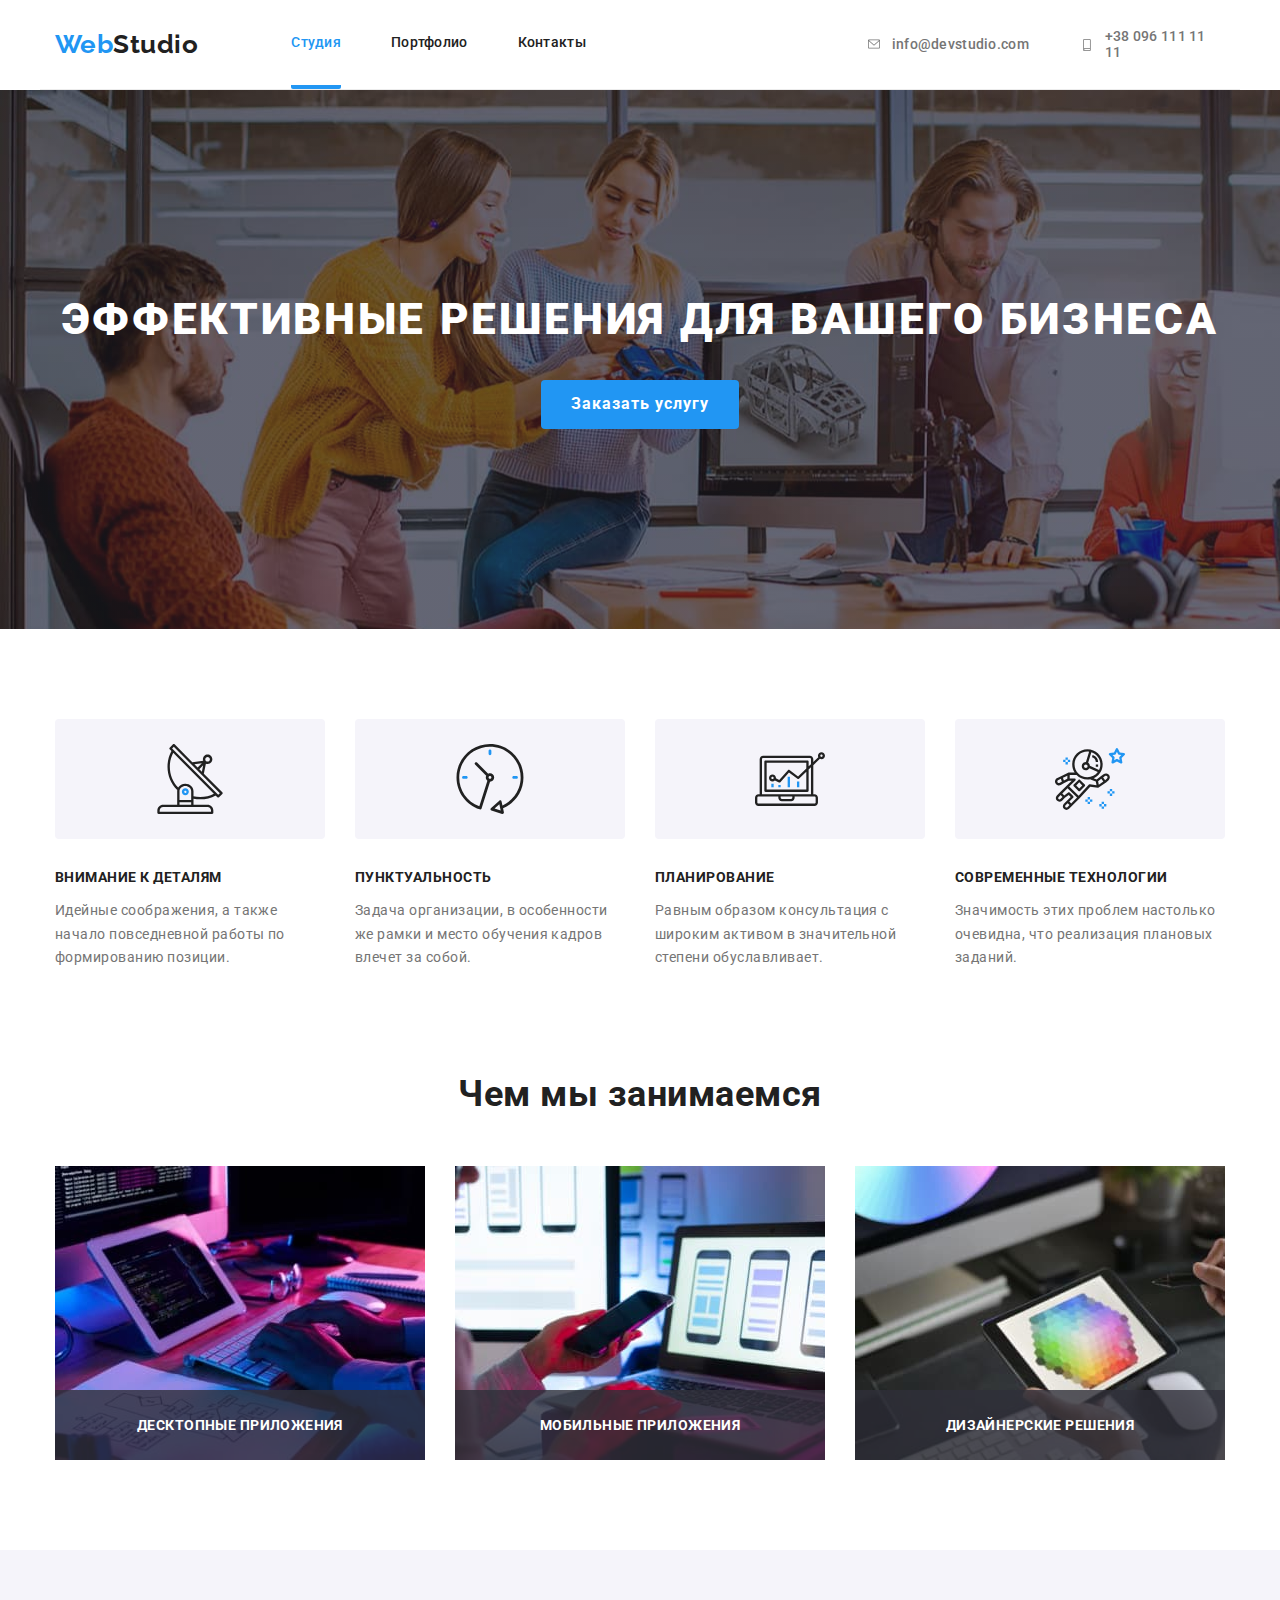
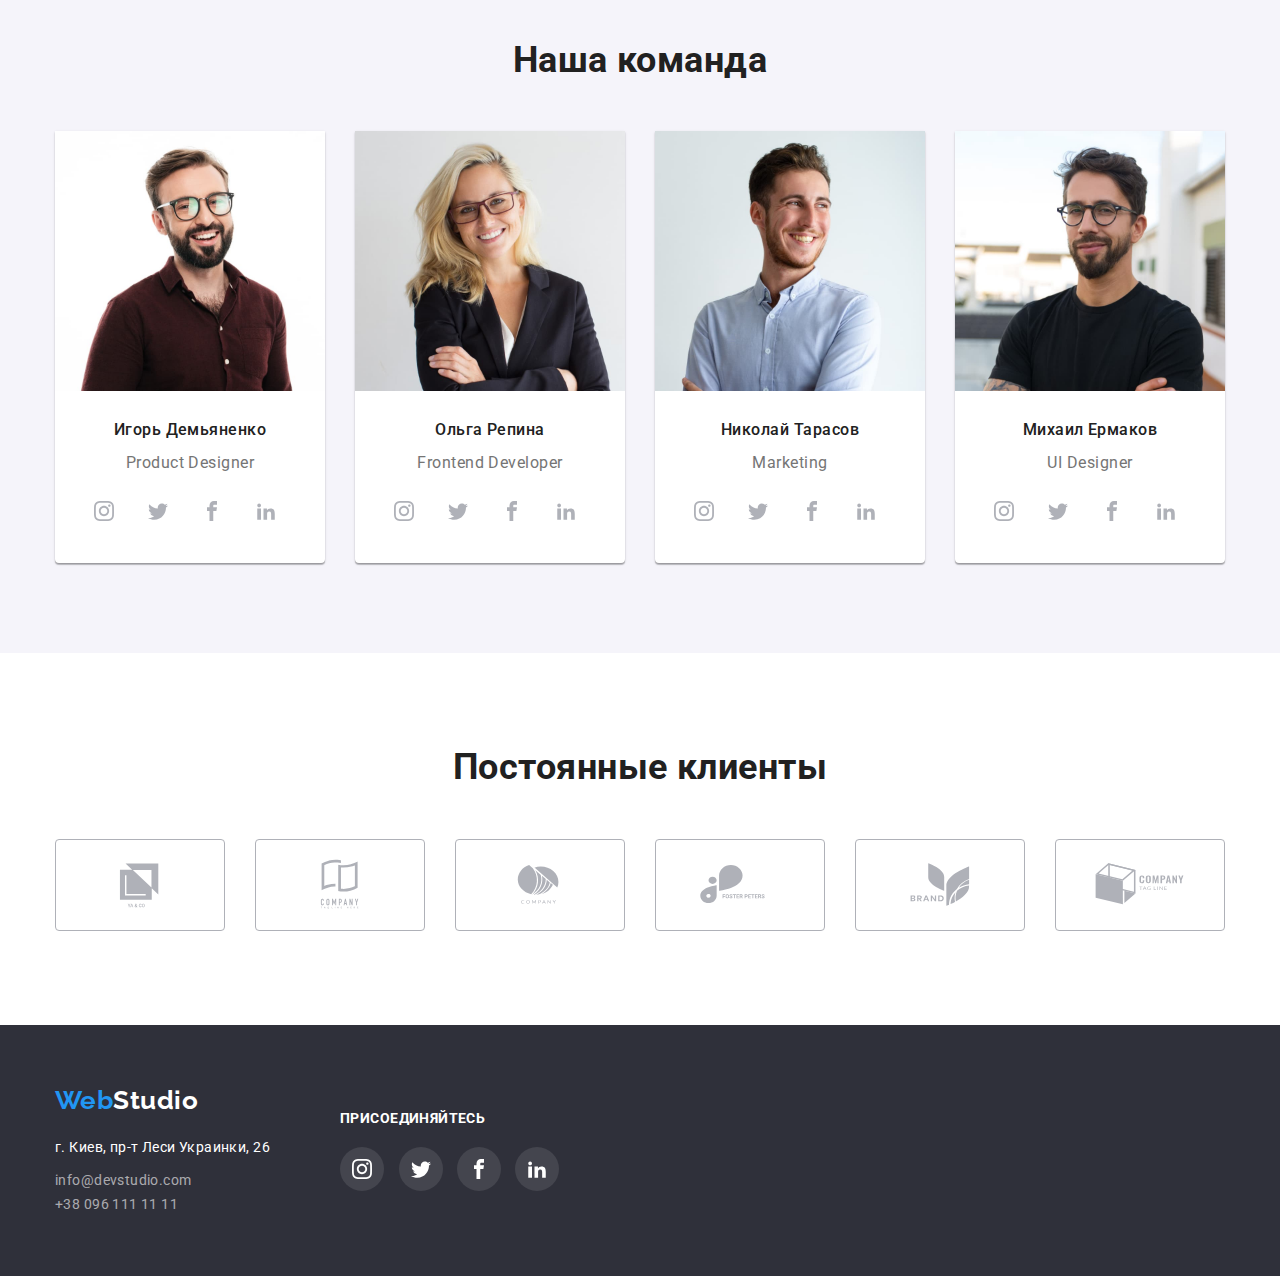
==== index.html @ bdafb4ab "1" ====
<!DOCTYPE html>
<html lang="ru">
<head>
  <meta charset="UTF-8">
  <meta http-equiv="X-UA-Compatible" content="IE=edge">
  <meta name="viewport" content="width=device-width, initial-scale=1.0">
  <title>Document</title>
  <link href="https://fonts.googleapis.com/css2?family=Raleway:wght@700&family=Roboto:wght@400;500;700;900&display=swap"
    rel="stylesheet">
    <link rel="stylesheet" href="https://cdnjs.cloudflare.com/ajax/libs/modern-normalize/1.1.0/modern-normalize.min.css">
  <link rel="stylesheet" href="./css/styles.css">
 
</head>
<body>
  <!--хедер-->
 <header class="header">
  <div class="container head">  
   <nav class="main-nav">
     <a href="/" class="logo-h"><span class="web">Web</span>Studio</a>
     <ul class="site-nav">
       <li class="site-nav-item"><a href="./index.html" class="nav-link active-link">Студия</a></li>
       <li class="site-nav-item"><a href="./portfolio.html" class="nav-link">Портфолио</a></li>
       <li class="site-nav-item"><a href="" class="nav-link">Контакты</a></li>
     </ul>
   </nav>
   <ul class="contacts">
     <li class="site-nav-item">
      <a href="mailto:info@devstudio.com" class="contscts-link  nav-icon-link">
        <svg class="nav-icon" width="16" height="12">
          <use href="./images/icons.svg#icon-mail"></use>
        </svg>
        info@devstudio.com
      </a>
    </li>
     <li>
      <a href="tel:+380961111111" class="contscts-link  nav-icon-link">
        <svg class="nav-icon" width="16" height="12">
          <use href="./images/icons.svg#icon-phone"></use>
        </svg>
        +38 096 111 11 11
      </a>
    </li>
   </ul>
  </div>
 </header>
  
 <main>
    <!--банер-->
    
      <section class="tagline">
        <div class="container">
         <h1 class="main-title">Эффективные решения для вашего бизнеса</h1>
         <button type="button" class="main-button">Заказать услугу</button>
        </div>
      </section>
    
    <!--чотири квадратики-->
    <section class="section">
      <div class="container">
      <h2 class="visually-hidden">Особенности</h2>
      <ul сlass="articles" style="display: flex;">
        <li class="article-item">
          <div class="article-box">
            <svg class="article-icon" width="70" height="70">
              <use href="./images/icons.svg#icon-antenna-1"></use>
            </svg>
          </div>
          <h2 class="article-title">Внимание к деталям</h2>
          <p class="article">Идейные соображения, а также начало повседневной работы по формированию позиции.</p>
        </li>
        <li class="article-item">
          <div class="article-box">
            <svg class="article-icon" width="70" height="70">
              <use href="./images/icons.svg#icon-clock-1"></use>
            </svg>
          </div>
          <h2 class="article-title">Пунктуальность</h2>
          <p class="article">Задача организации, в особенности же рамки и место обучения кадров влечет за собой.</p>
        </li>
        <li class="article-item">
          <div class="article-box">
            <svg class="article-icon" width="70" height="70">
              <use href="./images/icons.svg#icon-diagram-1"></use>
            </svg>
          </div>
          <h2 class="article-title">Планирование</h2>
          <p class="article">Равным образом консультация с широким активом в значительной степени обуславливает.</p>
        </li>
        <li class="article-item">
          <div class="article-box">
            <svg class="article-icon" width="70" height="70">
              <use href="./images/icons.svg#icon-astronaut-1"></use>
            </svg>
          </div>
          <h2 class="article-title">Современные технологии</h2>
          <p class="article">Значимость этих проблем настолько очевидна, что реализация плановых заданий.</p>
        </li>
      </ul>
      </div>
    </section>
    <!--картинки-->
    <section class="about section ">
      <div class="container">
       <h2 class="title">Чем мы занимаемся</h2>
       <ul class="images">
         <li class="image">
          <img class="work-img" src="images/box1.jpg" alt="написание кода" width="370" height="294">
          <p class="lable">Десктопные приложения</p>
         </li>
         <li class="image">
          <img class="work-img" src="images/box2.jpg" alt="создание мобильных приложений" width="370" height="294">
          <p class="lable">Мобильные приложения</p>
         </li>
         <li class="image">
          <img class="work-img" src="images/box3.jpg" alt="создание дизайнов" width="370" height="294">
          <p class="lable">Дизайнерские решения</p>
         </li>
       </ul>
      </div>
    </section>
    <!--Люди-->
    <section class="section people">
      <div class="container">
       <h2 class="title">Наша команда</h2>
       <ul class="people-list">
         <li class="person">
             <img class ="img" src="images/img1.jpg" alt="фото сотрудника" width="270" height="260">
             <div class="person-box">
             <h3 class="name">Игорь Демьяненко</h3>
             <p lang="en" class="position">Product Designer</p>
             <ul class="people-icons">
               <li class="people-icons-item"> 
                 <a href="" class="people-icon-link">
                  <svg class="person-icon" width="20" height="20">
                    <use href=".//images/icons.svg#icon-instagram1"></use>
                  </svg>
                </a>
             </li>
              <li class="people-icons-item">
                <a href="" class="people-icon-link">
                  <svg class="person-icon" width="20" height="20">
                    <use href="./images/icons.svg#icon-twitter1" ></use>
                  </svg>
                </a>
              </li>
              <li class="people-icons-item">
                <a href="" class="people-icon-link">
                  <svg class="person-icon" width="20" height="20">
                    <use href="./images/icons.svg#icon-facebook1"></use>
                  </svg>
                </a>
              </li>
              <li class="people-icons-item">
                <a href="" class="people-icon-link">
                  <svg class="person-icon" width="20" height="20">
                    <use href="./images/icons.svg#icon-linkedin2"></use>
                  </svg>
                </a>
              </li>
             </ul>
             </div>
         </li>
         <li class="person">
             <img class ="img" src="images/img2.jpg" alt="фото сотрудника" width="270" height="260">
             <div class="person-box">
             <h3 class="name">Ольга Репина</h3>
             <p lang="en" class="position">Frontend Developer</p>
            <ul class="people-icons">
              <li class="people-icons-item">
                <a href="" class="people-icon-link">
                  <svg class="person-icon" width="20" height="20">
                    <use href=".//images/icons.svg#icon-instagram1"></use>
                  </svg>
                </a>
              </li>
              <li class="people-icons-item">
                <a href="" class="people-icon-link">
                  <svg class="person-icon" width="20" height="20">
                    <use href="./images/icons.svg#icon-twitter1"></use>
                  </svg>
                </a>
              </li>
              <li class="people-icons-item">
                <a href="" class="people-icon-link">
                  <svg class="person-icon" width="20" height="20">
                    <use href="./images/icons.svg#icon-facebook1"></use>
                  </svg>
                </a>
              </li>
              <li class="people-icons-item">
                <a href="" class="people-icon-link">
                  <svg class="person-icon" width="20" height="20">
                    <use href="./images/icons.svg#icon-linkedin2"></use>
                  </svg>
                </a>
              </li>
            </ul>
             </div>
         </li>
         <li class="person">
             <img class ="img" src="images/img3.jpg" alt="фото сотрудника" width="270" height="260">
             <div class="person-box">
             <h3 class="name">Николай Тарасов</h3>
             <p lang="en" class="position">Marketing</p>
            <ul class="people-icons">
              <li class="people-icons-item">
                <a href="" class="people-icon-link">
                  <svg class="person-icon" width="20" height="20">
                    <use href=".//images/icons.svg#icon-instagram1"></use>
                  </svg>
                </a>
              </li>
              <li class="people-icons-item">
                <a href="" class="people-icon-link">
                  <svg class="person-icon" width="20" height="20">
                    <use href="./images/icons.svg#icon-twitter1"></use>
                  </svg>
                </a>
              </li>
              <li class="people-icons-item">
                <a href="" class="people-icon-link">
                  <svg class="person-icon" width="20" height="20">
                    <use href="./images/icons.svg#icon-facebook1"></use>
                  </svg>
                </a>
              </li>
              <li class="people-icons-item">
                <a href="" class="people-icon-link">
                  <svg class="person-icon" width="20" height="20">
                    <use href="./images/icons.svg#icon-linkedin2"></use>
                  </svg>
                </a>
              </li>
            </ul>
             </div>
         </li>
         <li class="person">
             <img class ="img" src="images/img4.jpg" alt="фото сотрудника" width="270" height="260">
             <div class="person-box">
             <h3 class="name">Михаил Ермаков</h3> 
             <p lang="en" class="position">UI Designer</p>
            <ul class="people-icons">
              <li class="people-icons-item">
                <a href="" class="people-icon-link">
                  <svg class="person-icon" width="20" height="20">
                    <use href="./images/icons.svg#icon-instagram1"></use>
                  </svg>
                </a>
              </li>
              <li class="people-icons-item">
                <a href="" class="people-icon-link">
                  <svg class="person-icon" width="20" height="20">
                    <use href="./images/icons.svg#icon-twitter1"></use>
                  </svg>
                </a>
              </li>
              <li class="people-icons-item">
                <a href="" class="people-icon-link">
                  <svg class="person-icon" width="20" height="20">
                    <use href="./images/icons.svg#icon-facebook1"></use>
                  </svg>
                </a>
              </li>
              <li class="people-icons-item">
                <a href="" class="people-icon-link">
                  <svg class="person-icon" width="20" height="20">
                    <use href="./images/icons.svg#icon-linkedin2"></use>
                  </svg>
                </a>
              </li>
            </ul>
             </div>
         </li>
       </ul>
      </div>
    </section>
    <!--Клієнти-->
    <section class="clients">
      <div class="container">
        <h2 class="title clients-title"> Постоянные клиенты </h2>
        <ul class="clients-list">
          <li class="clients-item">
            <a href="" class="clients-link">
              <svg class="clients-icon" width="100" height="60">
                <use href="./images/icons.svg#icon-client1"></use>
              </svg>
            </a>
          </li>
          <li class="clients-item">
            <a href="" class="clients-link">
              <svg class="clients-icon" width="100" height="60">
                <use href="./images/icons.svg#icon-client2"></use>
              </svg>
            </a>
          </li>
          <li class="clients-item">
            <a href="" class="clients-link">
              <svg class="clients-icon" width="100" height="60">
                <use href="./images/icons.svg#icon-client3"></use>
              </svg>
            </a>
          </li>
          <li class="clients-item">
            <a href="" class="clients-link">
              <svg class="clients-icon" width="100" height="60">
                <use href="./images/icons.svg#icon-client4"></use>
              </svg>
            </a>
          </li>
          <li class="clients-item">
            <a href="" class="clients-link">
              <svg class="clients-icon" width="100" height="60">
                <use href="./images/icons.svg#icon-client5"></use>
              </svg>
            </a>
          </li>
          <li class="clients-item">
            <a href="" class="clients-link">
              <svg class="clients-icon" width="100" height="60">
                <use href="./images/icons.svg#icon-client6"></use>
              </svg>
            </a>
          </li>
        </ul>
      </div>
    </section>
 </main>
  <!--футер-->
  <footer class="footer">
    <div class="container footer-list">
      <div class="footer-add">
        <a href="/" class="logo-f"><span class="web">Web</span>Studio</a>
        <address class="bottom">
          <ul class="bottom-nav">
            <li class="address">г. Киев, пр-т Леси Украинки, 26</li>
            <li><a href="mailto:info@devstudio.com" class="contscts-link-f">info@devstudio.com</a></li>
            <li><a href="tel:+380961111111" class="contscts-link-f">+38 096 111 11 11 </a></li>
          </ul>
        </address>
      </div>
      <div class="footer-icons">
        <h3 class="f-title"> присоединяйтесь</h3>
        <ul class="f-icons-list">
          <li class="f-icons-item">
            <a  href="" class="f-icons-link" >
              <svg class="f-icon" width="20" height="20">
                <use href="./images/icons.svg#icon-instagram1"></use>
              </svg>
            </a>
          </li>
          <li class="f-icons-item">
            <a class="f-icons-link" href="">
              <svg class="f-icon" width="20" height="20">
                <use href="./images/icons.svg#icon-twitter1"></use>
              </svg>
            </a>
          </li>
          <li class="f-icons-item">
            <a class="f-icons-link" href="">
              <svg class="f-icon" width="20" height="20">
                <use href="./images/icons.svg#icon-facebook1"></use>
              </svg>
            </a>
          </li>
          <li class="f-icons-item">
            <a class="f-icons-link" href="">
              <svg class="f-icon" width="20" height="20">
                <use href="./images/icons.svg#icon-linkedin2"></use>
              </svg>
            </a>
          </li>
        </ul>
      </div>
    </div>
  </footer>
</body>
</html>
---- css/styles.css ----
:root{
    --main-text-color:#212121;
    --second-text-color: #757575;
    --acsent-color:#2196F3;
    --white-color: #FFFFFF;

}

body{
    background-color: #FFFFFF;
    color: var(--main-text-color);
    font-family: 'Roboto', sans-serif;
    line-height: 1.15;
    letter-spacing: 0.03em;
    font-size: 16px;
}

ul{
    list-style: none;
    margin: 0;
    padding: 0;
}
.container{

    max-width: 1200px;
    padding-right: 15px;
    padding-left: 15px;
    margin-right: auto;
    margin-left: auto;
}

.section {
    padding-bottom: 90px;
    padding-top: 90px;
    margin-left: auto;
    margin-right: auto;
}



/*------------хедер---------------*/
.logo-h{
    color: #212121;
    font-family: 'Raleway', sans-serif;   
}
.head{
    display: flex;
    border-bottom: 1px solid #ECECEC;
}
.header{
    display: flex;
    flex-direction: row;
    align-items: center;
    display: inline;
    margin-left: auto;
    margin-right: auto;
    border-bottom: 1px solid #ECECEC ;   
}

.web{
    color: var(--acsent-color);
}
.main-nav{
    display: flex;
    align-items: center;
}
/*site nav*/
.site-nav{
    margin-left: 93px;
    margin-top: 0;
    margin-bottom: 0;
    display: flex;
    justify-content: center;
}
.contacts{
    padding-left: 280px;
    align-items: center;
    justify-content: center;
}
.site-nav,
.contacts{
font-weight: 500;
font-size: 14px;
line-height: 1.5;
letter-spacing: 0.02em;
display: flex;
flex-direction: row;
}
.site-nav-item{
    margin-right: 50px;
}
.site-nav .site-nav-item:last-child{
    margin-right: 0;
}
.nav-link{
    color: #212121;
    text-decoration: none;
    padding-top: 32px;
    padding-bottom: 32px;
    display: block
}
.nav-link:hover, 
.nav-link:focus,
.nav-link:active{
    color: var(--acsent-color);
    border-bottom: 4px solid #2196F3;
    border-radius: 2px;
    transition-duration:250ms;
    transition-timing-function:cubic-bezier(0.4, 0, 0.2, 1);
}
.active-link ::after{
    content: "";
    animation-fill-mode: forwards;
    color: var(--acsent-color);
    border-bottom: 4px solid #2196F3;
    border-radius: 2px;
    transition-duration: 250ms;
    transition-timing-function: cubic-bezier(0.4, 0, 0.2, 1);
}
.active-link{
    color: var(--acsent-color);
    border-bottom: 4px solid #2196F3;
    border-radius: 2px;
}
.contscts-link{
    color:var(--second-text-color) ;
    text-decoration: none;
    font-style: normal
}
.contscts-link:hover,
.contscts-link:focus,
.contscts-link:active {
    color: var(--acsent-color);
    transition-duration: 250ms;
        transition-timing-function: cubic-bezier(0.4, 0, 0.2, 1);
}
.nav-icon-link{
    display: flex;
    align-items: center;
    font-weight: 500;
    font-size: 14px;
    line-height: 1.14;
    letter-spacing: 0.02em;
    color: #757575;   
}
.nav-icon-link:hover,
.nav-icon-link:active{
    color: #2196F3;
}
.nav-icon{
    margin-right: 10px;
    fill: currentColor;  
}



/*--------------банер----------------*/
.tagline {
    background-image: linear-gradient(rgba(47, 48, 58, 0.4), rgba(47, 48, 58, 0.4)), url(../images/background.jpg);
    background-color: #2F303A;
    text-align: center;
    margin-left: auto;
    margin-right: auto;
    margin-top: 0px;
    padding-top: 200px;
    padding-bottom: 200px;

}
.main-title {
    color: #FFFFFF;
    font-weight: 900;
    font-size: 44px;
    line-height: 1.36;
    letter-spacing: 0.06em;
    text-transform: uppercase;
    margin-top: 0;
    margin-bottom: 30px;
}
.main-button {
    color: #FFFFFF;
    background-color: #2196F3;
    border: none;
    cursor: pointer;
    font-family: 'Roboto';
    font-style: normal;

    line-height: 1.8;
    letter-spacing: 0.06em;
    padding-top: 10px;
    padding-bottom: 10px;
    padding-left: 30px;
    padding-right: 30px;
    font-weight: 700;
    border-radius: 4px;
}
.main-button:hover,
.main-button:focus {
    background-color: #188CE8;
    box-shadow: 0px 4px 4px rgba(0, 0, 0, 0.15);
    transition-duration: 250ms;
        transition-timing-function: cubic-bezier(0.4, 0, 0.2, 1);
}



/*--------------чотири квадратики-----------------*/
.visually-hidden {   
    position: absolute;
    width: 1px;
    height: 1px;
    margin: -1px;
    border: 0;
    padding: 0;
    white-space: nowrap;
    clip-path: inset(100%);
    clip: rect(0 0 0 0);
    overflow: hidden;
}

/*  браузер не бачить ці елементи стилю*/
.articles{
    display: flex;
    justify-content: center;
    margin-right: -30px;
    padding: 0;
}

.article-title{
    font-weight: 700;
    font-size: 14px;
    text-transform: uppercase;
}
.article{
    color: var(--second-text-color);
    font-size: 14px;
    line-height: 1.7;   
}
.article-item{    
    margin-right: 30px;
    flex-basis: calc(100% / 4 - 30px);   
}
.article-box{
    align-items: center;
    display: flex;
    margin-bottom: 30px;
    justify-content: center;
    background-color: #F5F4FA;
    border-radius: 4px;
    width: 270px;
    height: 120px;
}


/*--------------картинки---------------*/
.about.section{
    padding-top: 0;
}
.title {
    font-weight: 700;
    font-size: 36px;
    text-align: center;
    margin-bottom: 50px;
    margin-top: 0;
}
.work-img{
    display: block; 
    max-width:100%;
}
.images{
    display: flex;
    justify-content: center;
}
.image{
    margin-right: 30px;
    flex-basis: calc(100% / 3 -30px );
    position: relative;
}
.image:last-child{
    margin-right: 0;
}
.lable{
    position: absolute;
    top: 224px;
    background-color: rgba(47, 48, 58, 0.8);
    font-weight: 700;
    font-size: 14px;
    line-height: 16px;
    text-align: center;
    letter-spacing: 0.03em;
    text-transform: uppercase;
    color: #FFFFFF;
    padding-top: 27px;
    padding-bottom: 27px;
    padding-left: auto;
    padding-right: auto;
    margin: 0;
    width: 370px;
}




/*---------------люди-------------*/
.people{
    background-color: #F5F4FA;
}
.people-list{
    display: flex;
    justify-content: center;
    margin-right: -30px;  
}
.person{
    font-size: 16px;
    line-height: 1.18;
    text-align: center;
    box-shadow: 0px 1px 3px rgba(0, 0, 0, 0.12), 0px 1px 1px rgba(0, 0, 0, 0.14), 0px 2px 1px rgba(0, 0, 0, 0.2);
    border-radius: 0px 0px 4px 4px;
    margin-right: 30px;
    flex-basis: calc(100% / 4 - 30px);
    background-color: #FFFFFF;
}
.name{
    font-weight: 500;
    font-size: 16px;
    line-height: 1.1;   
    margin: 0 0 10px 0;  
}
.position {
    color: var(--second-text-color);
    padding: 0;
}
.person-box{
    padding-top: 30px;
    padding-bottom: 30px;
}
.people-icons{
    margin-top: 16px;
    display: flex;
    justify-content: center;
}
.people-icons-item{
    width: 44px;
    height: 44px;
    margin-right: 10px;
}
.people-icon-link{
    display: flex;
    align-items: center;
    justify-content: center;
    width: 100%;
    height: 100%;
    border-radius: 50%;
    background-color: #FFFFFF;
    color: #AFB1B8;
   
}
.people-icon-link:hover,
.people-icon-link:focus {
    background-color: #2196F3 ;
    color: #FFFFFF;
    transition-duration: 250ms;
        transition-timing-function: cubic-bezier(0.4, 0, 0.2, 1);
}
.person-icon{
    fill: currentColor;
}



/*-----------клієнти-------------*/
.clients-title{
    padding-top: 94px;
}
.clients-list{
    display: flex;
    margin: 0 auto;
    padding-bottom: 94px;
}
.clients-link{
    display: flex;
    justify-content: center;
    align-items: center;
    width: 170px;
    height: 92px;
    border: 1px solid #AFB1B8;
    border-radius: 4px;
    margin-right: 30px;
    color: var(--svg-main);
}
.clients-link:hover{
    color: #2196F3;
    border-color: #2196F3;
    transition-duration: 250ms;
        transition-timing-function: cubic-bezier(0.4, 0, 0.2, 1);
}
.clients-icon{
    fill: #AFB1B8;   
}
.clients-icon:hover{
    fill: currentColor;
}


/*----------футер-------------*/
.footer{
    background-color: #2F303A;
    display: block;
    padding-top: 60px; 
    padding-bottom: 60px;
    margin-left: auto;
    margin-right: auto;
}
.footer-list{
    display: flex;
    
}
.bottom{
    font-size: 14px;
    line-height: 1.7;
    display: block;
    margin-top: 20px;
}
.bottom-nav{
    display: block;    
    justify-content: center;
    
}
.bottom-nav.li:not(:last-child) {
    margin-bottom: 9px;
}
.logo-f{
    color: #FFFFFF;
    margin-bottom: 20px;
}

.logo-h, .logo-f{
    text-decoration: none;
    font-family: 'Raleway', sans-serif;
    font-weight: 700;
    font-size: 26px;
    line-height: 1.2;
}
.address{
    color: #FFFFFF;
    font-style: normal;
    font-size: 14px;
    line-height: 1.7;
    letter-spacing: 0.03em;
    margin-bottom: 9px;
}
.contscts-link-f{
    color: rgba(255, 255, 255, 0.6);
    text-decoration: none;
    font-style: normal;
    font-weight: 400;
    font-size: 14px;
    line-height: 1.7;
    letter-spacing: 0.03em;
    margin-bottom: 9px;
}

.contscts-link-f:hover,
.contscts-link-f:focus{
    color:var(--acsent-color);
    transition-duration: 250ms;
        transition-timing-function: cubic-bezier(0.4, 0, 0.2, 1);
}
.footer-icons{
    padding-top: 12px;
    margin-left: 70px;
    border: none;
    min-width: 206px;
    display: block
}
.f-title{
    display: inline-block;
    font-weight: 700;
    font-size: 14px;
    line-height: 1.14;
    letter-spacing: 0.03em;
    text-transform: uppercase;
    color: #FFFFFF;
    margin-bottom: 20px;
}
.f-icons-item{
    display: inline-block;
        width: 44px;
        height: 44px;
        margin-right: 10px;
}
.f-icons-link{
    display: flex;
    align-items: center;
    justify-content: center;
    width: 100%;
    height: 100%;
    border-radius: 50%;
    background-color: #44454E;
    color: #FFFFFF;
}
.f-icons-link:hover,
.f-icons-link:focus{
    background-color: #2196F3;
    transition-duration: 250ms;
        transition-timing-function: cubic-bezier(0.4, 0, 0.2, 1);
}
.f-icon{
    fill:  #FFFFFF;
}


/*--------------кнопки(портфоліо)---------------*/
.buttons{
    display: flex;
    flex-direction: row;
    justify-content: center;
    row-gap: 8px;
    margin-bottom: 50px;
}
.button-item {
  margin-left: 8px;
}
.button-item :first-child {
 margin-left: 0;
}
.button{   
    color: var(--main-text-color);
    background-color: #F5F4FA;
    border: none;
    cursor: pointer;
    font-weight: 500;
    font-size: 16px;
    line-height: 1.6;
    text-align: center;
    font-family: 'Roboto';
    letter-spacing: 0.03em; 

    background: #F5F4FA;
    border-radius: 4px;
    padding-left: 22px;
    padding-right: 22px;
    padding-top: 6px;
    padding-bottom: 6px;   
}
.button:hover,
.button:focus,
.button:active{
    background-color:var(--acsent-color);
    color: #FFFFFF;
    box-shadow: 0px 3px 1px rgba(0, 0, 0, 0.1), 0px 1px 2px rgba(0, 0, 0, 0.08), 0px 2px 2px rgba(0, 0, 0, 0.12);
    transition-duration: 250ms;
        transition-timing-function: cubic-bezier(0.4, 0, 0.2, 1);
}


/*--------------------проекти(портфоліо)------------------*/
.projects{
    display: flex;
    flex-wrap: wrap;
    gap: 30px;
    padding: 0;
    list-style: none;
    justify-content: center;    
    margin-left: auto;
    margin-right: auto;   
}
.project{
    box-sizing: border-box;
    background: #FFFFFF;
    flex-basis: calc(100% / 3 - 30px);      
}
.project:hover{
    box-shadow: 0px 1px 1px rgba(0, 0, 0, 0.12), 0px 4px 4px rgba(0, 0, 0, 0.06), 1px 4px 6px rgba(0, 0, 0, 0.16);
    transition-duration: 250ms;
    transition-timing-function: cubic-bezier(0.4, 0, 0.2, 1);
}
.project-box{
    padding: 20px 24px 20px 24px;
    border: 1px solid #EEEEEE;
    border-top: none;
}
.project-type{
    color: #757575;
    font-size: 16px;
    line-height: 1.87;
    letter-spacing: 0.03em;
    margin: 0;    
}
.project-name{
    font-family: 'Roboto';
    font-style: normal;
    font-weight: 700;
    font-size: 18px;
    line-height: 2;
    margin-bottom: 4px;
    margin-top: 0;
}
.img{
    display: block;
    max-width: 100%;
    
}
.box-flow{
    position: relative;
    overflow: hidden;
}
.overlay{
    position: absolute;
    top: 0;
    left: 0;
    width: 100%;
    height: 100%;
    transform: translateY(100%);
    transition: transform cubic-bezier(0.4, 0, 0.2, 1);
    padding-top: 63px ;
    padding-bottom: 63px;
    padding-left: 24px ;
    padding-right: 24px ;
    font-size: 18px;
    line-height: 1.56;
    letter-spacing: 0.03em;
    color: #FFFFFF;
    background-color: rgba(33, 150, 243, 0.9);
}

.project:hover .overlay{
    transform: translateY(0);
}
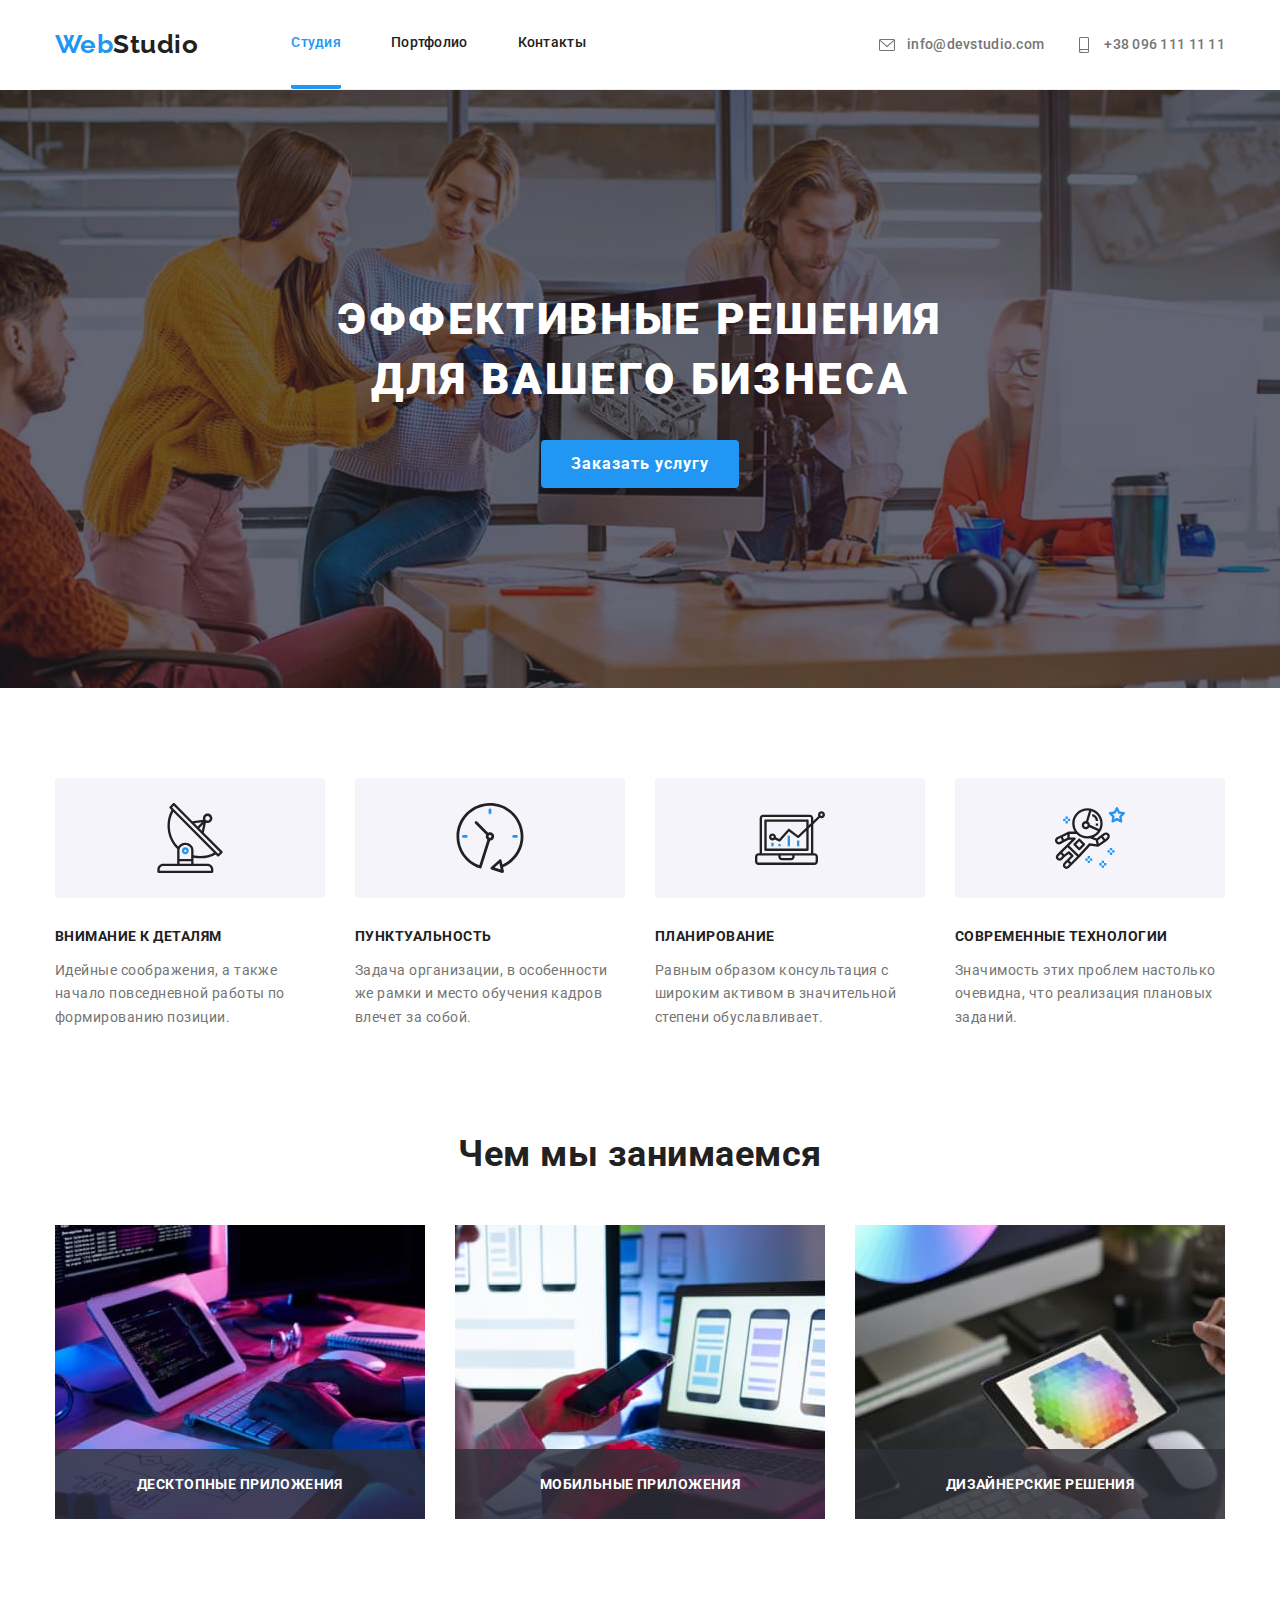
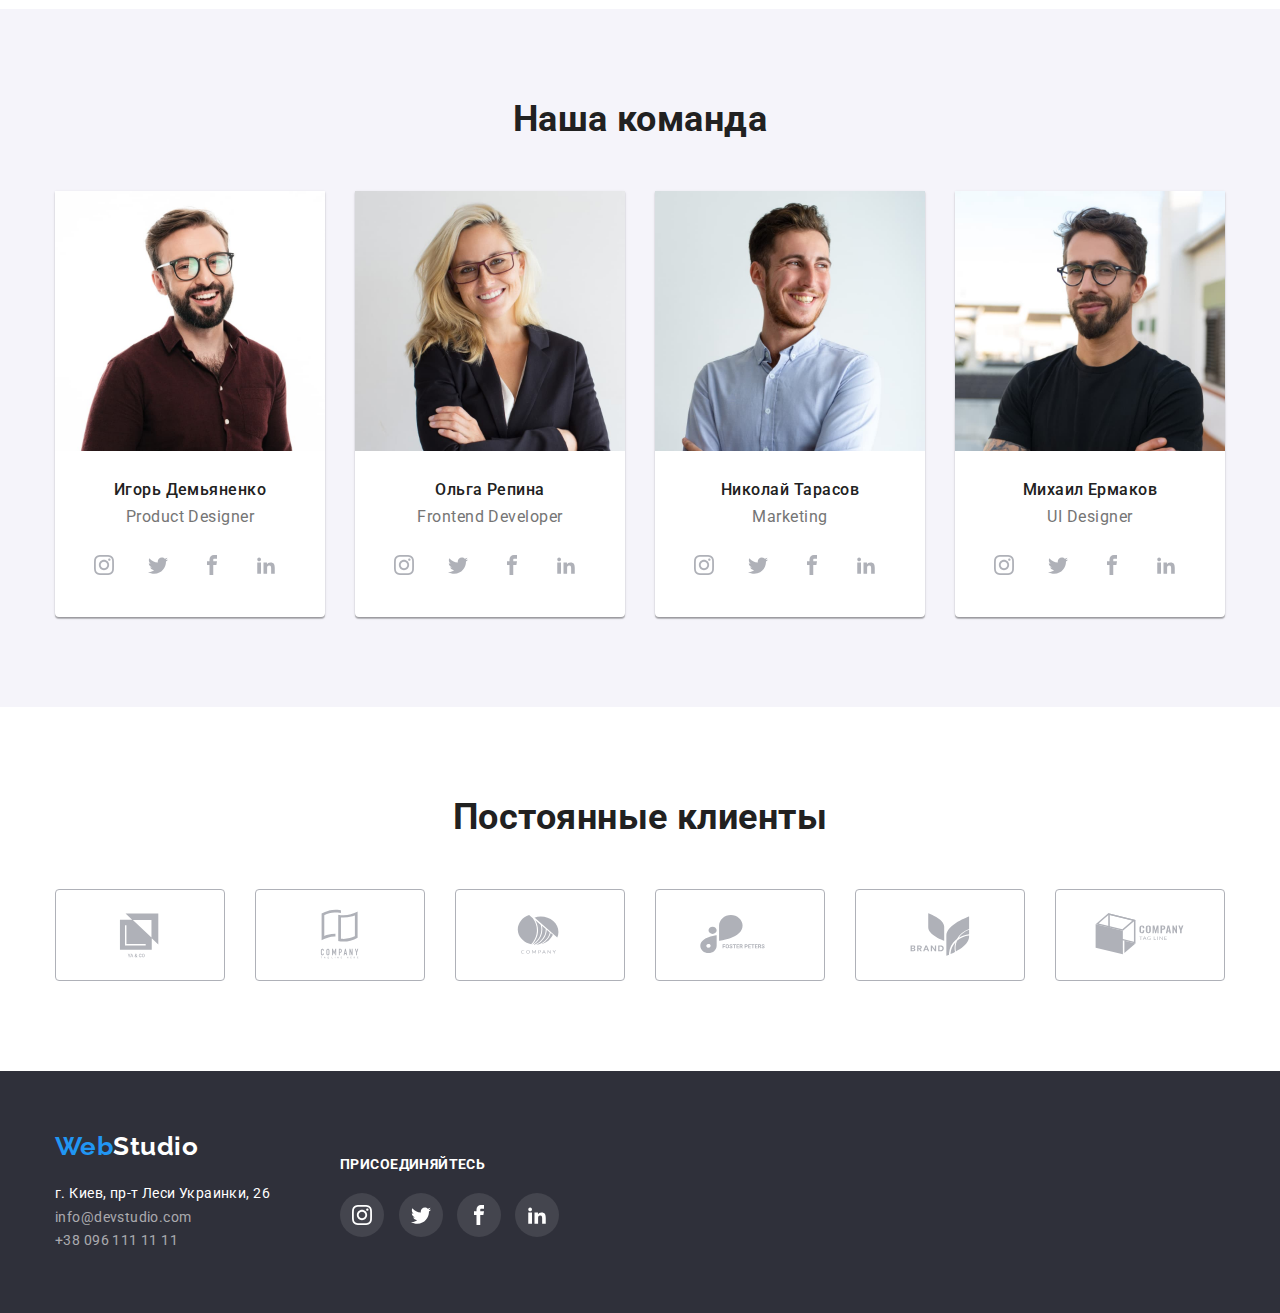
==== commit 28592fb1: "1" ====
--- a/index.html
+++ b/index.html
@@ -26,7 +26,7 @@
    <ul class="contacts">
      <li class="site-nav-item">
       <a href="mailto:info@devstudio.com" class="contscts-link  nav-icon-link">
-        <svg class="nav-icon" width="16" height="12">
+        <svg class="nav-icon" width="20" height="16">
           <use href="./images/icons.svg#icon-mail"></use>
         </svg>
         info@devstudio.com
@@ -34,7 +34,7 @@
     </li>
      <li>
       <a href="tel:+380961111111" class="contscts-link  nav-icon-link">
-        <svg class="nav-icon" width="16" height="12">
+        <svg class="nav-icon" width="20" height="16">
           <use href="./images/icons.svg#icon-phone"></use>
         </svg>
         +38 096 111 11 11
@@ -49,11 +49,20 @@
     
       <section class="tagline">
         <div class="container">
-         <h1 class="main-title">Эффективные решения для вашего бизнеса</h1>
-         <button type="button" class="main-button">Заказать услугу</button>
+         <h1 class="main-title">Эффективные решения<br>для вашего бизнеса</h1>
+         <button data-modal-open type="button" class="main-button" >Заказать услугу</button>
         </div>
       </section>
-    
+      <!-- Модальне вікно-->
+      <div data-modal class="backdrop is-hidden">
+        <div class="modal">
+          <button data-modal-close type="menu" class="modal-button" >
+            <svg class="modal-icon" width="18" height="18">
+              <use href="./images/icons.svg#icon-close-black"></use>
+            </svg>
+          </button>
+        </div>
+      </div>
     <!--чотири квадратики-->
     <section class="section">
       <div class="container">
@@ -104,16 +113,16 @@
        <h2 class="title">Чем мы занимаемся</h2>
        <ul class="images">
          <li class="image">
-          <img class="work-img" src="images/box1.jpg" alt="написание кода" width="370" height="294">
-          <p class="lable">Десктопные приложения</p>
+          <img class="work-img img" src="images/box1.jpg" alt="написание кода" width="370" height="294">
+          <p class="work-img-text">Десктопные приложения</p>
          </li>
          <li class="image">
-          <img class="work-img" src="images/box2.jpg" alt="создание мобильных приложений" width="370" height="294">
-          <p class="lable">Мобильные приложения</p>
+          <img class="work-img img" src="images/box2.jpg" alt="создание мобильных приложений" width="370" height="294">
+          <p class="work-img-text">Мобильные приложения</p>
          </li>
          <li class="image">
-          <img class="work-img" src="images/box3.jpg" alt="создание дизайнов" width="370" height="294">
-          <p class="lable">Дизайнерские решения</p>
+          <img class="work-img img" src="images/box3.jpg" alt="создание дизайнов" width="370" height="294">
+          <p class="work-img-text">Дизайнерские решения</p>
          </li>
        </ul>
       </div>
@@ -275,7 +284,7 @@
       </div>
     </section>
     <!--Клієнти-->
-    <section class="clients">
+    <section class="clients section">
       <div class="container">
         <h2 class="title clients-title"> Постоянные клиенты </h2>
         <ul class="clients-list">
@@ -373,5 +382,6 @@
       </div>
     </div>
   </footer>
+  <script src="./modal.js"></script>
 </body>
 </html>--- a/css/styles.css
+++ b/css/styles.css
@@ -73,7 +73,7 @@
     justify-content: center;
 }
 .contacts{
-    padding-left: 280px;
+    margin-left: auto;
     align-items: center;
     justify-content: center;
 }
@@ -86,12 +86,17 @@
 display: flex;
 flex-direction: row;
 }
-.site-nav-item{
-    margin-right: 50px;
-}
-.site-nav .site-nav-item:last-child{
-    margin-right: 0;
-}
+ .site-nav li:not(:last-child) {
+     margin-right: 50px;
+ }
+
+ .contacts li:not(:last-child) {
+     margin-right: 30px;
+ }
+
+ .site-nav .site-nav-item:last-child {
+     margin-right: 0;
+ }
 .nav-link{
     color: #212121;
     text-decoration: none;
@@ -164,6 +169,10 @@
     margin-top: 0px;
     padding-top: 200px;
     padding-bottom: 200px;
+    max-width: 1600px;
+    background-repeat: no-repeat;
+    background-size: cover;
+    background-position: 50% 50%;
 
 }
 .main-title {
@@ -175,6 +184,7 @@
     text-transform: uppercase;
     margin-top: 0;
     margin-bottom: 30px;
+    text-align: center;
 }
 .main-button {
     color: #FFFFFF;
@@ -198,7 +208,52 @@
     background-color: #188CE8;
     box-shadow: 0px 4px 4px rgba(0, 0, 0, 0.15);
     transition-duration: 250ms;
-        transition-timing-function: cubic-bezier(0.4, 0, 0.2, 1);
+    transition-timing-function: cubic-bezier(0.4, 0, 0.2, 1);
+}
+
+
+
+/*-----модальне вікно-------*/
+.backdrop{
+    position: fixed;
+    top: 0;
+    left: 0;
+    width: 100%;
+    height: 100%;
+    background-color:rgba(0, 0, 0, 0.2);
+}
+.backdrop.is-hidden{
+    opacity: 0;
+    pointer-events: none;
+    visibility: hidden;
+}
+.modal{
+    position: absolute;
+    top: 50%;
+    left: 50%;
+    transform: translate(-50%, -50%);
+    width: 528px;
+    height: 581px;
+    background-color: #FFFFFF;
+    display: flex;
+    flex-direction: row-reverse;
+    box-shadow: 0px 1px 3px rgba(0, 0, 0, 0.12), 0px 1px 1px rgba(0, 0, 0, 0.14), 0px 2px 1px rgba(0, 0, 0, 0.2);
+    border-radius: 4px;
+
+}
+.modal-button{
+    display: flex;
+    justify-content: center;
+    align-items: center;
+    cursor: pointer;
+    border-radius: 50%;
+    width: 30px;
+    height: 30px;
+    padding: 0;
+    margin-top: 8px;
+    margin-right: 8px;
+    background-color: #FFFFFF;
+    border: 1px solid rgba(0, 0, 0, 0.1);
 }
 
 
@@ -274,11 +329,13 @@
     margin-right: 30px;
     flex-basis: calc(100% / 3 -30px );
     position: relative;
+    display: block;
+    max-width: 100%;
 }
 .image:last-child{
     margin-right: 0;
 }
-.lable{
+.work-img-text{
     position: absolute;
     top: 224px;
     background-color: rgba(47, 48, 58, 0.8);
@@ -328,6 +385,7 @@
 .position {
     color: var(--second-text-color);
     padding: 0;
+    margin: 0;
 }
 .person-box{
     padding-top: 30px;
@@ -343,12 +401,23 @@
     height: 44px;
     margin-right: 10px;
 }
+.people-icons li :not(:last-child) {
+    margin: 0;
+}
+
+.people-icons-item {
+    margin-right: 10px;
+}
+
+.people-icons-item :not(:last-child) {
+    margin: 0;
+}
 .people-icon-link{
     display: flex;
     align-items: center;
     justify-content: center;
-    width: 100%;
-    height: 100%;
+    width: 44px;
+    height: 44px;
     border-radius: 50%;
     background-color: #FFFFFF;
     color: #AFB1B8;
@@ -369,29 +438,36 @@
 
 /*-----------клієнти-------------*/
 .clients-title{
-    padding-top: 94px;
+   
 }
 .clients-list{
     display: flex;
     margin: 0 auto;
-    padding-bottom: 94px;
+    margin-right: -30px;
+}
+.clients-item{
+    width: calc(100% / 6);
+    margin-right: 30px;
 }
 .clients-link{
     display: flex;
     justify-content: center;
     align-items: center;
-    width: 170px;
     height: 92px;
     border: 1px solid #AFB1B8;
     border-radius: 4px;
-    margin-right: 30px;
     color: var(--svg-main);
 }
-.clients-link:hover{
+.clients-link:hover,
+.clients-link:focus{
     color: #2196F3;
     border-color: #2196F3;
     transition-duration: 250ms;
         transition-timing-function: cubic-bezier(0.4, 0, 0.2, 1);
+}
+.clients-link:hover .clients-icon,
+.clients-link:focus .clients-icon {
+    fill: #2196F3;
 }
 .clients-icon{
     fill: #AFB1B8;   
@@ -418,7 +494,6 @@
     font-size: 14px;
     line-height: 1.7;
     display: block;
-    margin-top: 20px;
 }
 .bottom-nav{
     display: block;    
@@ -431,6 +506,7 @@
 .logo-f{
     color: #FFFFFF;
     margin-bottom: 20px;
+    display: inline-block;
 }
 
 .logo-h, .logo-f{
@@ -446,7 +522,7 @@
     font-size: 14px;
     line-height: 1.7;
     letter-spacing: 0.03em;
-    margin-bottom: 9px;
+    
 }
 .contscts-link-f{
     color: rgba(255, 255, 255, 0.6);
@@ -569,7 +645,19 @@
     background: #FFFFFF;
     flex-basis: calc(100% / 3 - 30px);      
 }
-.project:hover{
+/*.project:hover{
+    box-shadow: 0px 1px 1px rgba(0, 0, 0, 0.12), 0px 4px 4px rgba(0, 0, 0, 0.06), 1px 4px 6px rgba(0, 0, 0, 0.16);
+    transition-duration: 250ms;
+    transition-timing-function: cubic-bezier(0.4, 0, 0.2, 1);
+}*/
+.project-link {
+    text-decoration: none;
+    color: #212121;
+    display: block;
+}
+
+.project-link:hover,
+.project-link:focus {
     box-shadow: 0px 1px 1px rgba(0, 0, 0, 0.12), 0px 4px 4px rgba(0, 0, 0, 0.06), 1px 4px 6px rgba(0, 0, 0, 0.16);
     transition-duration: 250ms;
     transition-timing-function: cubic-bezier(0.4, 0, 0.2, 1);
@@ -625,4 +713,5 @@
 
 .project:hover .overlay{
     transform: translateY(0);
+    
 }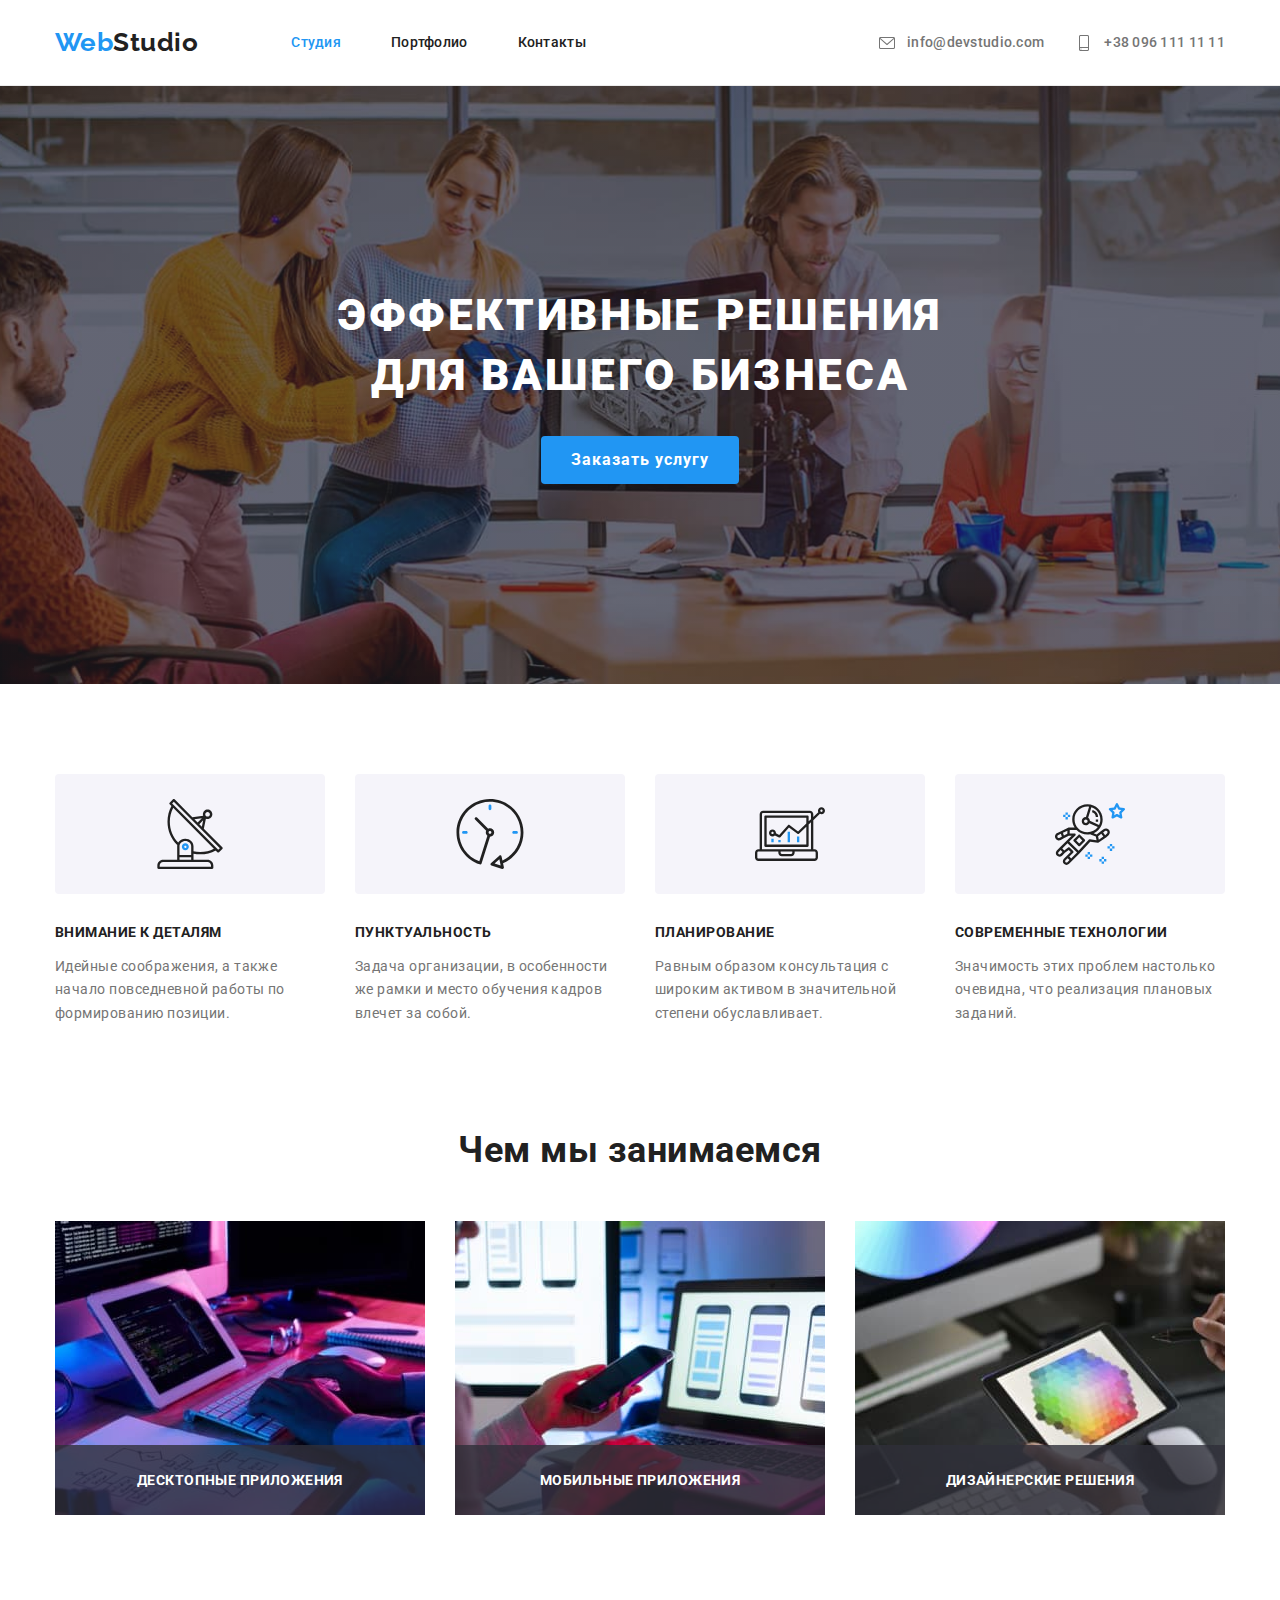
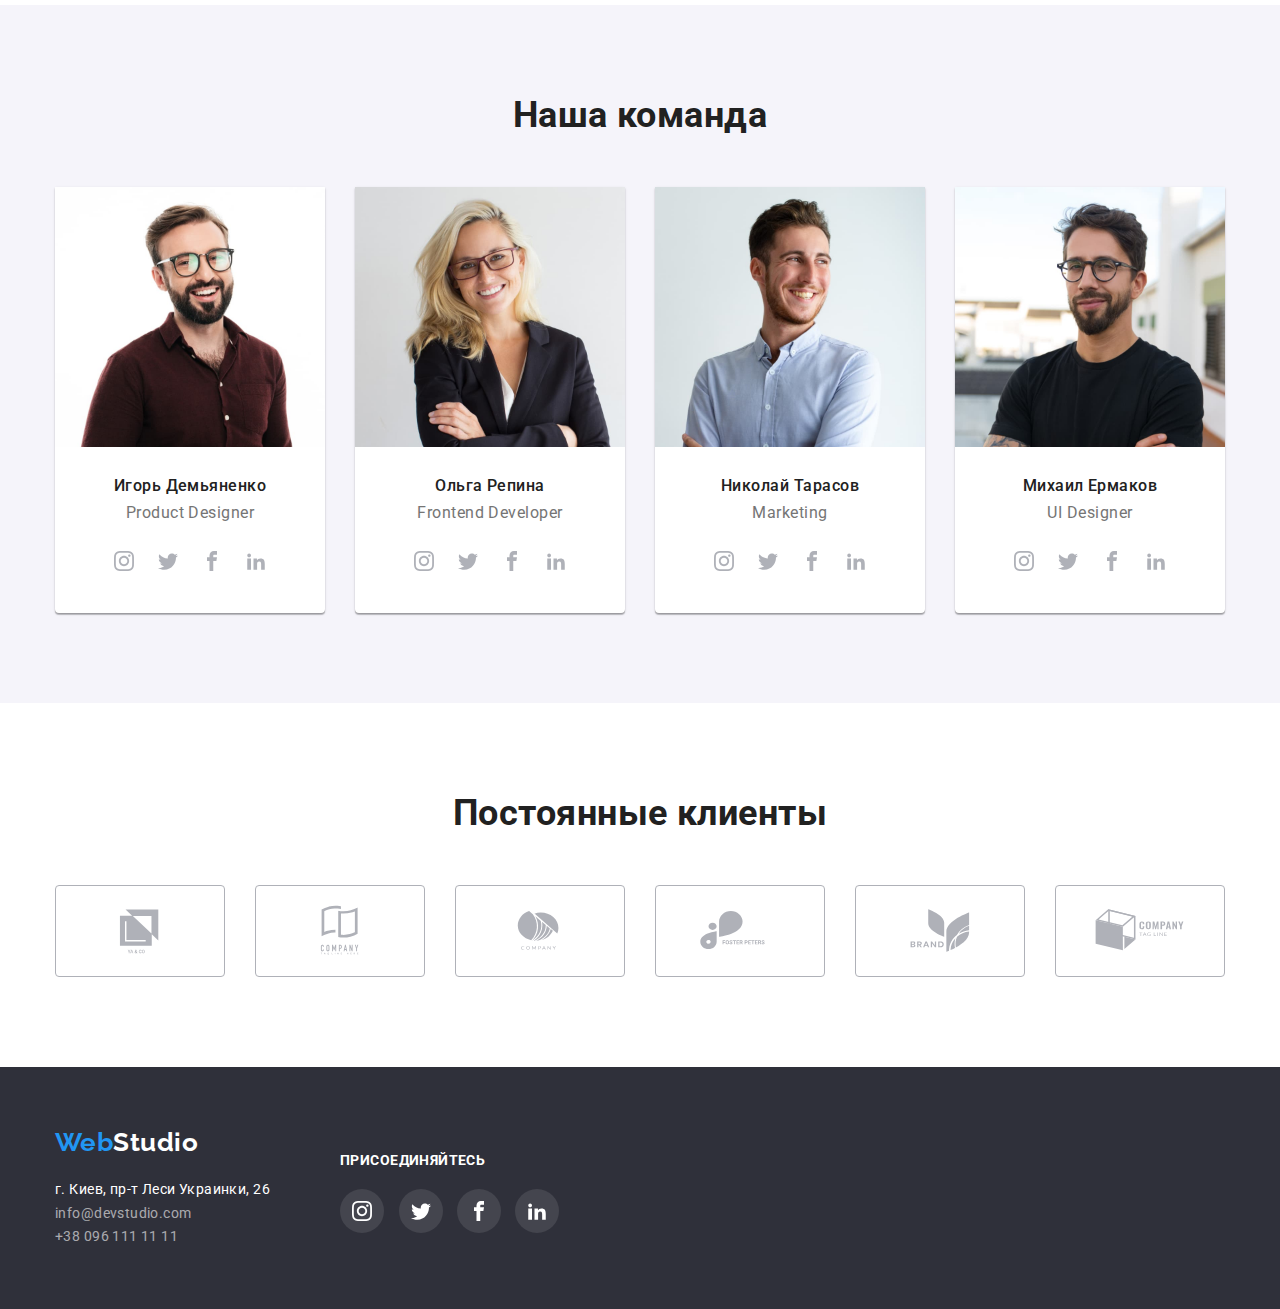
==== commit 5bf3f77e: "3" ====
--- a/index.html
+++ b/index.html
@@ -67,7 +67,7 @@
     <section class="section">
       <div class="container">
       <h2 class="visually-hidden">Особенности</h2>
-      <ul сlass="articles" style="display: flex;">
+      <ul сlass="articles" style="display: flex; margin-right: -30px;">
         <li class="article-item">
           <div class="article-box">
             <svg class="article-icon" width="70" height="70">
@@ -154,14 +154,14 @@
               </li>
               <li class="people-icons-item">
                 <a href="" class="people-icon-link">
-                  <svg class="person-icon" width="20" height="20">
+                  <svg class="person-icon " width="20" height="20">
                     <use href="./images/icons.svg#icon-facebook1"></use>
                   </svg>
                 </a>
               </li>
               <li class="people-icons-item">
                 <a href="" class="people-icon-link">
-                  <svg class="person-icon" width="20" height="20">
+                  <svg class="person-icon " width="20" height="20">
                     <use href="./images/icons.svg#icon-linkedin2"></use>
                   </svg>
                 </a>
--- a/css/styles.css
+++ b/css/styles.css
@@ -39,21 +39,17 @@
 
 
 /*------------хедер---------------*/
+
 .logo-h{
     color: #212121;
     font-family: 'Raleway', sans-serif;   
 }
 .head{
     display: flex;
-    border-bottom: 1px solid #ECECEC;
+
 }
 .header{
-    display: flex;
-    flex-direction: row;
-    align-items: center;
-    display: inline;
-    margin-left: auto;
-    margin-right: auto;
+   
     border-bottom: 1px solid #ECECEC ;   
 }
 
@@ -102,7 +98,9 @@
     text-decoration: none;
     padding-top: 32px;
     padding-bottom: 32px;
-    display: block
+    display: block;
+    transition-duration: 250ms;
+    transition-timing-function: cubic-bezier(0.4, 0, 0.2, 1);
 }
 .nav-link:hover, 
 .nav-link:focus,
@@ -110,34 +108,48 @@
     color: var(--acsent-color);
     border-bottom: 4px solid #2196F3;
     border-radius: 2px;
-    transition-duration:250ms;
-    transition-timing-function:cubic-bezier(0.4, 0, 0.2, 1);
-}
-.active-link ::after{
+ 
+}
+.active-link {
+    color: #2196F3;
+}
+
+.active-link ::before{
+    position: absolute;
+    width: 100%;
+    height: 4px;
     content: "";
-    animation-fill-mode: forwards;
-    color: var(--acsent-color);
-    border-bottom: 4px solid #2196F3;
+    bottom: -1px;
+    background: #2196f3;
     border-radius: 2px;
-    transition-duration: 250ms;
-    transition-timing-function: cubic-bezier(0.4, 0, 0.2, 1);
-}
+}
+/*.active-link ::after{
+    position: absolute;
+    width: 100%;
+    height: 4px;
+    content: "";
+    bottom: -1px;
+    background: #2196f3;
+    border-radius: 2px;
+    }
+
 .active-link{
     color: var(--acsent-color);
     border-bottom: 4px solid #2196F3;
     border-radius: 2px;
-}
+}*/
 .contscts-link{
     color:var(--second-text-color) ;
     text-decoration: none;
-    font-style: normal
+    font-style: normal;
+    transition-duration: 250ms;
+    transition-timing-function: cubic-bezier(0.4, 0, 0.2, 1);
 }
 .contscts-link:hover,
 .contscts-link:focus,
 .contscts-link:active {
     color: var(--acsent-color);
-    transition-duration: 250ms;
-        transition-timing-function: cubic-bezier(0.4, 0, 0.2, 1);
+   
 }
 .nav-icon-link{
     display: flex;
@@ -146,7 +158,9 @@
     font-size: 14px;
     line-height: 1.14;
     letter-spacing: 0.02em;
-    color: #757575;   
+    color: #757575; 
+    transition-duration: 250ms;
+        transition-timing-function: cubic-bezier(0.4, 0, 0.2, 1);
 }
 .nav-icon-link:hover,
 .nav-icon-link:active{
@@ -202,13 +216,14 @@
     padding-right: 30px;
     font-weight: 700;
     border-radius: 4px;
+    transition-duration: 250ms;
+    transition-timing-function: cubic-bezier(0.4, 0, 0.2, 1);
 }
 .main-button:hover,
 .main-button:focus {
     background-color: #188CE8;
     box-shadow: 0px 4px 4px rgba(0, 0, 0, 0.15);
-    transition-duration: 250ms;
-    transition-timing-function: cubic-bezier(0.4, 0, 0.2, 1);
+    
 }
 
 
@@ -254,6 +269,11 @@
     margin-right: 8px;
     background-color: #FFFFFF;
     border: 1px solid rgba(0, 0, 0, 0.1);
+}
+.modal-button:hover,
+.modal-button:focus {
+    fill: #188CE8;
+    color: #188CE8;
 }
 
 
@@ -272,11 +292,11 @@
     overflow: hidden;
 }
 
-/*  браузер не бачить ці елементи стилю*/
+
 .articles{
     display: flex;
     justify-content: center;
-    margin-right: -30px;
+    margin-right:-30px;
     padding: 0;
 }
 
@@ -301,7 +321,7 @@
     justify-content: center;
     background-color: #F5F4FA;
     border-radius: 4px;
-    width: 270px;
+    
     height: 120px;
 }
 
@@ -332,6 +352,7 @@
     display: block;
     max-width: 100%;
 }
+
 .image:last-child{
     margin-right: 0;
 }
@@ -399,19 +420,16 @@
 .people-icons-item{
     width: 44px;
     height: 44px;
-    margin-right: 10px;
-}
-.people-icons li :not(:last-child) {
+    
+}
+.people-icons li:not(:last-child){
     margin: 0;
 }
-
-.people-icons-item {
-    margin-right: 10px;
-}
-
-.people-icons-item :not(:last-child) {
-    margin: 0;
-}
+.people-icons-item :not(:last-child){
+    margin-right: 0;
+}
+
+
 .people-icon-link{
     display: flex;
     align-items: center;
@@ -421,14 +439,15 @@
     border-radius: 50%;
     background-color: #FFFFFF;
     color: #AFB1B8;
+    transition-duration: 250ms;
+    transition-timing-function: cubic-bezier(0.4, 0, 0.2, 1);
    
 }
 .people-icon-link:hover,
 .people-icon-link:focus {
     background-color: #2196F3 ;
     color: #FFFFFF;
-    transition-duration: 250ms;
-        transition-timing-function: cubic-bezier(0.4, 0, 0.2, 1);
+   
 }
 .person-icon{
     fill: currentColor;
@@ -457,13 +476,14 @@
     border: 1px solid #AFB1B8;
     border-radius: 4px;
     color: var(--svg-main);
+    transition-duration: 250ms;
+    transition-timing-function: cubic-bezier(0.4, 0, 0.2, 1);
 }
 .clients-link:hover,
 .clients-link:focus{
     color: #2196F3;
     border-color: #2196F3;
-    transition-duration: 250ms;
-        transition-timing-function: cubic-bezier(0.4, 0, 0.2, 1);
+ 
 }
 .clients-link:hover .clients-icon,
 .clients-link:focus .clients-icon {
@@ -533,13 +553,14 @@
     line-height: 1.7;
     letter-spacing: 0.03em;
     margin-bottom: 9px;
+    transition-duration: 250ms;
+        transition-timing-function: cubic-bezier(0.4, 0, 0.2, 1);
 }
 
 .contscts-link-f:hover,
 .contscts-link-f:focus{
     color:var(--acsent-color);
-    transition-duration: 250ms;
-        transition-timing-function: cubic-bezier(0.4, 0, 0.2, 1);
+   
 }
 .footer-icons{
     padding-top: 12px;
@@ -573,12 +594,13 @@
     border-radius: 50%;
     background-color: #44454E;
     color: #FFFFFF;
+    transition-duration: 250ms;
+        transition-timing-function: cubic-bezier(0.4, 0, 0.2, 1);
 }
 .f-icons-link:hover,
 .f-icons-link:focus{
     background-color: #2196F3;
-    transition-duration: 250ms;
-        transition-timing-function: cubic-bezier(0.4, 0, 0.2, 1);
+
 }
 .f-icon{
     fill:  #FFFFFF;
@@ -616,7 +638,9 @@
     padding-left: 22px;
     padding-right: 22px;
     padding-top: 6px;
-    padding-bottom: 6px;   
+    padding-bottom: 6px;  
+    transition-duration: 250ms;
+        transition-timing-function: cubic-bezier(0.4, 0, 0.2, 1);
 }
 .button:hover,
 .button:focus,
@@ -624,8 +648,7 @@
     background-color:var(--acsent-color);
     color: #FFFFFF;
     box-shadow: 0px 3px 1px rgba(0, 0, 0, 0.1), 0px 1px 2px rgba(0, 0, 0, 0.08), 0px 2px 2px rgba(0, 0, 0, 0.12);
-    transition-duration: 250ms;
-        transition-timing-function: cubic-bezier(0.4, 0, 0.2, 1);
+   
 }
 
 
@@ -645,22 +668,20 @@
     background: #FFFFFF;
     flex-basis: calc(100% / 3 - 30px);      
 }
-/*.project:hover{
-    box-shadow: 0px 1px 1px rgba(0, 0, 0, 0.12), 0px 4px 4px rgba(0, 0, 0, 0.06), 1px 4px 6px rgba(0, 0, 0, 0.16);
-    transition-duration: 250ms;
-    transition-timing-function: cubic-bezier(0.4, 0, 0.2, 1);
-}*/
+
+
 .project-link {
     text-decoration: none;
     color: #212121;
     display: block;
+    transition-duration: 250ms;
+        transition-timing-function: cubic-bezier(0.4, 0, 0.2, 1);
 }
 
 .project-link:hover,
 .project-link:focus {
     box-shadow: 0px 1px 1px rgba(0, 0, 0, 0.12), 0px 4px 4px rgba(0, 0, 0, 0.06), 1px 4px 6px rgba(0, 0, 0, 0.16);
-    transition-duration: 250ms;
-    transition-timing-function: cubic-bezier(0.4, 0, 0.2, 1);
+   
 }
 .project-box{
     padding: 20px 24px 20px 24px;
@@ -700,18 +721,23 @@
     height: 100%;
     transform: translateY(100%);
     transition: transform cubic-bezier(0.4, 0, 0.2, 1);
-    padding-top: 63px ;
+    padding-top: 63px;
     padding-bottom: 63px;
-    padding-left: 24px ;
-    padding-right: 24px ;
+    padding-left: 24px;
+    padding-right: 24px;
     font-size: 18px;
     line-height: 1.56;
     letter-spacing: 0.03em;
     color: #FFFFFF;
     background-color: rgba(33, 150, 243, 0.9);
-}
-
-.project:hover .overlay{
+    transition-duration: 250ms;
+    transition-timing-function: cubic-bezier(0.4, 0, 0.2, 1);
+    margin: 0;
+}
+
+.project-link:hover .overlay{
     transform: translateY(0);
-    
+}
+.project-link:focus .overlay {
+    transform: translateY(0);
 }